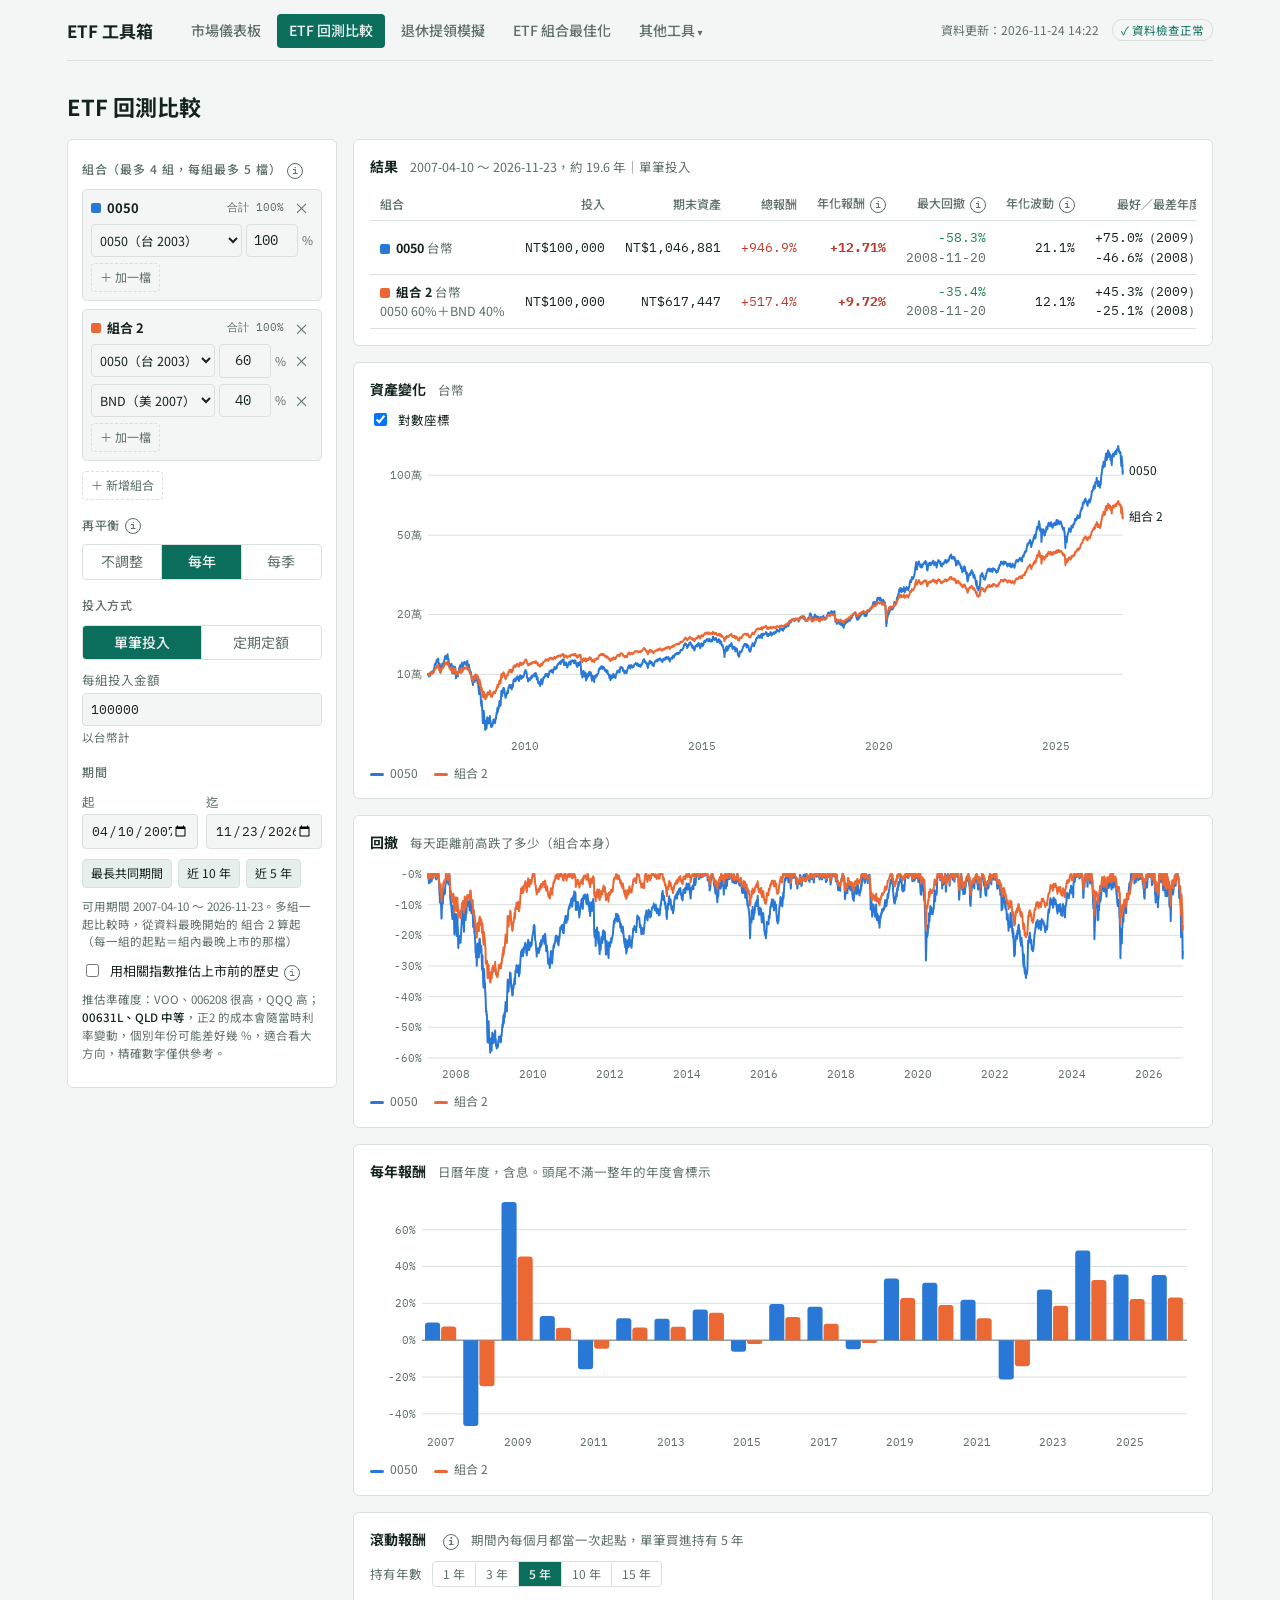
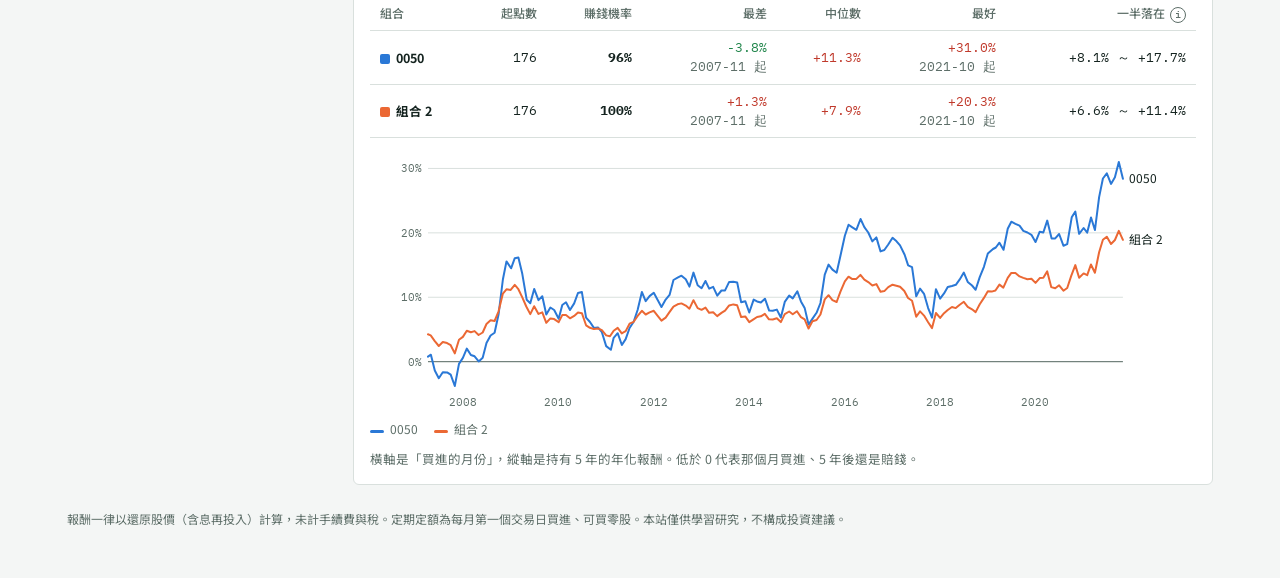
==== backtest.html @ 291ecb4b "比較表：報酬指數與加權指數兩群之間改用橘色分隔線 Co-Authored-By: Claude Opus 5.5 <noreply@anthropic.com> Claude-Session: htt" ====
<!DOCTYPE html>
<html lang="zh-Hant"><head><meta charset="utf-8"><meta name="viewport" content="width=device-width,initial-scale=1">
<title>ETF 回測比較｜ETF 工具箱</title>
<link rel="stylesheet" href="https://fonts.googleapis.com/css2?family=IBM+Plex+Mono:wght@400;500&family=Noto+Sans+TC:wght@400;500;700&display=swap">
<link rel="stylesheet" href="assets/style.css?v=1124b">
</head><body>
<div class="wrap">
<header id="top"></header>
<h1>ETF 回測比較</h1>
<div class="grid">
<form class="rail" id="f" onsubmit="return false">
  <h4>組合（最多 4 組，每組最多 5 檔）${INFO_PF}</h4>
  <div id="pfs"></div>
  <button type="button" id="addPf" class="addbtn">＋ 新增組合</button>
  <h4>再平衡${INFO_RB}</h4>
  <div class="seg" id="reb"><button type="button" data-v="none">不調整</button><button type="button" data-v="year" class="on">每年</button><button type="button" data-v="quarter">每季</button></div>
  <h4>投入方式</h4>
  <div class="seg" id="mode"><button type="button" data-v="lump" class="on">單筆投入</button><button type="button" data-v="dca">定期定額</button></div>
  <label><span id="amtL">投入金額</span><input id="amt" type="number" min="1" step="1000" value="100000"><span class="hint" id="amtH"></span></label>
  <h4>期間</h4>
  <div class="row2"><label>起<input id="start" type="date"></label><label>迄<input id="end" type="date"></label></div>
  <div class="quick"><button type="button" data-q="max">最長共同期間</button><button type="button" data-q="10">近 10 年</button><button type="button" data-q="5">近 5 年</button></div>
  <p class="hint" id="rangeH"></p>
  <div id="ccyBox">
    <h4>美股計價幣別</h4>
    <div class="seg" id="ccy"><button type="button" data-v="USD" class="on">美金</button><button type="button" data-v="TWD">台幣</button></div>
    <p class="hint">只影響「全部是美股」的組合。台美混搭的組合一律用台幣計算。台幣：以每天的美元兌台幣匯率換算，報酬會包含匯率漲跌。</p>
  </div>
  <label class="chk"><input type="checkbox" id="ext"><span>用相關指數推估上市前的歷史<span id="extI"></span></span></label>
  <p class="hint">推估準確度：VOO、006208 很高，QQQ 高；<b>00631L、QLD 中等</b>，正2 的成本會隨當時利率變動，個別年份可能差好幾 %，適合看大方向，精確數字僅供參考。</p>
  <p class="hint" id="extH"></p>
</form>
<main id="out"><div class="card loading">讀取資料中…</div></main>
</div>
<footer>報酬一律以還原股價（含息再投入）計算，未計手續費與稅。定期定額為每月第一個交易日買進、可買零股。本站僅供學習研究，不構成投資建議。</footer>
</div>
<script src="assets/core.js?v=1124b"></script>
<script src="assets/chart.js?v=1124b"></script>
<script src="assets/common.js?v=1124b"></script>
<script>
(function(){
  const {fmt, TICKERS, ETF_LIST} = ET;
  const info = ETUI.info, cls = ETUI.cls;
  const $ = id => document.getElementById(id);

  // ---------- 狀態 ----------
  const PF_COLORS = [1, 2, 3, 7];   // 組合 1～4 固定顏色
  const qs = new URLSearchParams(location.search);
  const st = { mode: "lump", ccy: "USD", ext: false, log: true, rollN: 5, start: null, end: null, reb: "year",
    pfs: [ { parts: [{ k: "0050", w: 100 }] }, { parts: [{ k: "0050", w: 60 }, { k: "BND", w: 40 }] } ] };
  const qt = qs.get("t");
  if (qt && ETF_LIST.includes(qt)) st.pfs = [ { parts: [{ k: qt, w: 100 }] }, { parts: [{ k: TICKERS[qt].ccy === "USD" ? "VOO" : "0050", w: 100 }] } ];
  if (qt === "VOO") st.pfs[1].parts[0].k = "0050";
  // 從最佳化頁帶過來的組合：?pf=0050:60,BND:40|VT:100&reb=year&s=...&e=...&ext=1&mode=lump
  if (qs.get("pf")) {
    const pfs = qs.get("pf").split("|").slice(0,4).map(g=>({ parts: g.split(",").slice(0,5).map(x=>{ const [k,w] = x.split(":"); return { k, w: +w }; }).filter(p=>ETF_LIST.includes(p.k)) })).filter(p=>p.parts.length);
    if (pfs.length) st.pfs = pfs;
    if (["none","year","quarter"].includes(qs.get("reb"))) st.reb = qs.get("reb");
    if (qs.get("s")) st.start = qs.get("s"); if (qs.get("e")) st.end = qs.get("e");
    if (qs.get("ext") === "1") st.ext = true;
    if (qs.get("mode") === "dca") st.mode = "dca";
  }

  $("extI").innerHTML = info("有些 ETF 上市比較晚。勾選後，用追蹤相同指數的標的把歷史往前延伸：006208 用 0050、00631L 用 0050 的 2 倍、QLD 用 QQQ 的 2 倍、VOO 用 S&P 500 含息報酬指數、QQQ 用那斯達克 100 指數。每年的成本（與股息）差異，用兩者都有資料的重疊期間自動校準。推估的部分：圖上以淺灰底帶＋虛線、每年報酬以斜線淡色、表格以「含推估」標籤顯示；標的選單中的灰色年份代表推估可以回推到哪一年。VT、BND、0050 沒有延伸。");
  document.querySelectorAll("h4").forEach(h=>{ h.innerHTML = h.innerHTML
    .replace("${INFO_PF}", info("每一組可以放 1～5 檔 ETF，比例加起來要 100%。想比較單一 ETF，就在一組裡只放一檔、填 100%。"))
    .replace("${INFO_RB}", info("組合放著不管，各 ETF 的比例會隨漲跌跑掉（例如七三分幾年後變八二）。再平衡就是定期賣多買少、調回原本的比例。每年／每季是在每年（季）第一個交易日調整。")); });

  // ---------- 組合輸入 ----------
  const pfLabel = (pf, i) => pf.parts.length === 1 && +pf.parts[0].w === 100 ? pf.parts[0].k : `組合 ${i+1}`;
  const pfDesc = pf => pf.parts.map(p=>`${p.k} ${p.w}%`).join("＋");
  function startYear(k){
    const s = raw[k]; if (!s) return "";
    const y = s.dates[0].slice(0,4), spec = TICKERS[k].ext, base = spec && raw[spec.base];
    const ey = st.ext && base ? base.dates[0].slice(0,4) : null;
    return ey && ey < y ? `${ey}推估·${y}` : y;
  }
  function drawPfs(){
    $("pfs").innerHTML = st.pfs.map((pf, i)=>{
      const tot = pf.parts.reduce((a,p)=>a+(+p.w||0),0);
      return `<div class="pf" data-i="${i}">
        <div class="pfh"><i style="background:var(--s${PF_COLORS[i]})"></i><b>${pfLabel(pf,i)}</b>
          <span class="tot ${Math.abs(tot-100)<0.01?"ok":"bad"}">合計 ${+tot.toFixed(2)}%</span>
          ${st.pfs.length>1?`<button type="button" class="x" data-act="delpf" aria-label="刪除組合">×</button>`:""}</div>
        ${pf.parts.map((p,j)=>`<div class="pr" data-j="${j}">
          <select data-act="k">${ETF_LIST.map(k=>`<option value="${k}" ${k===p.k?"selected":""}>${k}（${TICKERS[k].ccy==="USD"?"美":"台"} ${startYear(k)}）</option>`).join("")}</select>
          <input data-act="w" type="number" min="0" max="100" step="1" value="${p.w}"><span class="pct">%</span>
          ${pf.parts.length>1?`<button type="button" class="x" data-act="delrow" aria-label="移除">×</button>`:""}</div>`).join("")}
        ${pf.parts.length<5?`<button type="button" class="addrow" data-act="addrow">＋ 加一檔</button>`:""}
      </div>`; }).join("");
    $("addPf").hidden = st.pfs.length >= 4;
  }
  $("pfs").addEventListener("change", e=>{
    const pfEl = e.target.closest(".pf"), row = e.target.closest(".pr"); if (!pfEl || !row) return;
    const pf = st.pfs[+pfEl.dataset.i], p = pf.parts[+row.dataset.j];
    if (e.target.dataset.act === "k") p.k = e.target.value;
    if (e.target.dataset.act === "w") p.w = Math.max(0, Math.min(100, +e.target.value || 0));
    drawPfs(); run();
  });
  $("pfs").addEventListener("click", e=>{
    const act = e.target.dataset.act, pfEl = e.target.closest(".pf"); if (!act || !pfEl || e.target.tagName !== "BUTTON") return;
    const i = +pfEl.dataset.i, pf = st.pfs[i];
    if (act === "delpf") st.pfs.splice(i, 1);
    if (act === "delrow") pf.parts.splice(+e.target.closest(".pr").dataset.j, 1);
    if (act === "addrow") { const used = pf.parts.map(p=>p.k); pf.parts.push({ k: ETF_LIST.find(k=>!used.includes(k)) || "BND", w: 0 }); }
    drawPfs(); run();
  });
  $("addPf").addEventListener("click", ()=>{ if (st.pfs.length < 4) { st.pfs.push({ parts: [{ k: "VT", w: 100 }] }); drawPfs(); run(); } });

  // ---------- 資料 ----------
  const raw = {};
  const need = ETF_LIST.concat(["SP500TR","NDX","USDTWD"]);
  Promise.all(need.map(k=>ET.load(k).then(s=>raw[k]=s).catch(()=>null))).then(()=>{
    if (!raw.USDTWD) $("ccy").querySelector('[data-v="TWD"]').disabled = true;
    $("ext").checked = st.ext;
    $("reb").querySelectorAll("button").forEach(b=>b.classList.toggle("on", b.dataset.v===st.reb));
    $("mode").querySelectorAll("button").forEach(b=>b.classList.toggle("on", b.dataset.v===st.mode));
    if (st.mode === "dca") $("amt").value = 10000;
    drawPfs(); run();
  });

  // 單一標的序列（延伸 → 需要時換成台幣）
  const calib = {};
  function series(k, twd){
    let s = raw[k]; if (!s) return null;
    s = { dates: s.dates, adj: s.adj, estN: 0 };
    const spec = TICKERS[k].ext;
    if (st.ext && spec && raw[spec.base]) {
      if (!calib[k]) calib[k] = ET.calibrate(raw[k], raw[spec.base], spec.lev);
      s = ET.extend(raw[k], raw[spec.base], spec.lev, calib[k].drag);
    }
    if (TICKERS[k].ccy === "USD" && twd && raw.USDTWD) s = ET.toTWD(s, raw.USDTWD);
    return s;
  }
  // 組合幣別：全部美股且選美金 → 美金；其他 → 台幣
  const pfCcy = pf => pf.parts.every(p=>TICKERS[p.k].ccy==="USD") && st.ccy === "USD" ? "USD" : "TWD";

  // ---------- 其他控制項 ----------
  function segBind(id, key){
    $(id).addEventListener("click", e=>{ const b = e.target.closest("button"); if(!b||b.disabled) return;
      st[key] = b.dataset.v; $(id).querySelectorAll("button").forEach(x=>x.classList.toggle("on", x===b));
      if (key === "mode") { $("amt").value = st.mode === "lump" ? 100000 : 10000; $("amt").step = st.mode === "lump" ? 10000 : 1000; }
      run(); });
  }
  segBind("mode","mode"); segBind("ccy","ccy"); segBind("reb","reb");
  $("ext").addEventListener("change", e=>{ st.ext = e.target.checked; st.start = null; drawPfs(); run(); });
  $("amt").addEventListener("change", run);
  $("start").addEventListener("change", e=>{ st.start = e.target.value || null; run(); });
  $("end").addEventListener("change", e=>{ st.end = e.target.value || null; run(); });
  document.querySelector(".quick").addEventListener("click", e=>{
    const b = e.target.closest("button"); if(!b) return;
    st.start = b.dataset.q === "max" ? null : ET.addYears(st.end || lastEnd, -+b.dataset.q);
    run();
  });
  let lastEnd = "";

  // ---------- 主計算 ----------
  function run(){
    const out = $("out");
    if (!Object.keys(raw).length) return;
    $("ccyBox").hidden = !st.pfs.some(pf=>pf.parts.every(p=>TICKERS[p.k].ccy==="USD"));
    const bad = st.pfs.map((pf,i)=>({pf,i})).filter(({pf})=>Math.abs(pf.parts.reduce((a,p)=>a+(+p.w||0),0)-100)>0.01 || pf.parts.some(p=>!raw[p.k]));
    const good = st.pfs.map((pf,i)=>({pf,i})).filter(x=>!bad.includes(x));
    if (!good.length) { out.innerHTML = '<div class="card">請讓至少一組的比例加起來等於 100%。</div>'; return; }
    // 每組做出每日淨值
    const P = good.map(({pf,i})=>{
      const ccy = pfCcy(pf), twd = ccy === "TWD";
      const parts = pf.parts.filter(p=>+p.w>0).map(p=>({ k: p.k, s: series(p.k, twd), w: +p.w/100 }));
      return { i, pf, ccy, nav: ET.portfolio(parts, st.reb), name: pfLabel(pf,i), desc: pfDesc(pf), color: PF_COLORS[i], keys: parts.map(p=>p.k) };
    });
    const common0 = P.map(p=>p.nav.dates[0]).sort().pop();
    const common1 = P.map(p=>p.nav.dates[p.nav.dates.length-1]).sort()[0];
    lastEnd = common1;
    let start = st.start && st.start > common0 ? st.start : common0;
    let end = st.end && st.end < common1 ? st.end : common1;
    if (start >= end) { start = common0; end = common1; }
    $("start").value = start; $("end").value = end; $("start").min = common0; $("end").max = common1;
    const limit = P.filter(p=>p.nav.dates[0] === common0).map(p=>p.name).join("、");
    $("rangeH").textContent = `可用期間 ${common0} ～ ${common1}` + (P.length > 1 && P.some(p=>p.nav.dates[0] < common0) ? `。多組一起比較時，從資料最晚開始的 ${limit} 算起` : "") + "（每一組的起點＝組內最晚上市的那檔）";
    const extKs = [...new Set(P.flatMap(p=>p.keys))].filter(k=>st.ext && TICKERS[k].ext && calib[k]);
    $("extH").innerHTML = extKs.map(k=>`${k}：${TICKERS[k].ext.note}，校準年成本 ${fmt.pct(calib[k].drag,2)}，準確度${TICKERS[k].ext.acc==="中等"?"<b>中等</b>":TICKERS[k].ext.acc}`).join("<br>");

    const amt = Math.max(1, +$("amt").value || 0);
    const ccys = [...new Set(P.map(p=>p.ccy))];
    $("amtL").textContent = st.mode === "lump" ? "每組投入金額" : "每組每月投入金額";
    $("amtH").textContent = ccys.length > 1 ? "台幣計價的組合以台幣、美金計價的組合以美金計（同一個數字）。比較時請看報酬率。" : (ccys[0] === "USD" ? "以美金計" : "以台幣計");

    const R = P.map(p=>{
      const s = ET.slice(p.nav, start, end);
      const res = st.mode === "lump" ? ET.lumpSum(s, amt) : ET.dca(s, amt);
      return { k: p.name, desc: p.desc, s, res, ccy: p.ccy, color: p.color, ann: ET.annualReturns(s), dd: ET.drawdownSeries(s.adj) };
    });
    render(R, start, end, ccys, bad);
  }

  // ---------- 畫面 ----------
  function render(R, start, end, ccys, bad){
    const lump = st.mode === "lump";
    const yrs = ET.years(start, end);
    const anyEst = R.some(r=>r.s.estN>0);
    const estTxt = r => r.s.estN > 0 ? `<span class="esttag">含推估</span><br><span class="est">${r.s.dates[0]}～${r.s.dates[r.s.estN-1]} 為推估</span>` : "";
    const ddRange = r => { const m = r.res.mdd; return `${r.s.dates[m.from]} → ${r.s.dates[m.to]}`; };
    const bestWorst = r => { const full = r.ann.filter(a=>!a.partial); if (!full.length) return ["—","—"];
      const b = full.reduce((a,c)=>c.ret>a.ret?c:a), w = full.reduce((a,c)=>c.ret<a.ret?c:a);
      return [`${fmt.spct(b.ret)}（${b.year}）`, `${fmt.spct(w.ret)}（${w.year}）`]; };

    let html = `<section class="card"><h3>結果<span class="sub">${start} ～ ${end}，約 ${yrs.toFixed(1)} 年｜${lump?"單筆投入":"定期定額，每月第一個交易日買進"}</span></h3>
      <div class="tw"><table><thead><tr><th>組合</th>
      ${lump ? `<th>投入</th><th>期末資產</th><th>總報酬</th><th>年化報酬${info("把總報酬換算成「平均每年」的複利報酬率。")}</th>`
             : `<th>總投入</th><th>期末資產</th><th>總報酬</th><th>年化報酬${info("定期定額每筆錢投入的時間不同，這裡用內部報酬率（IRR）換算成平均每年的報酬，可以跟單筆的年化報酬互相比較。")}</th><th>最大帳面虧損${info("期間內，資產市值比累計投入的本金少最多的時候，少了幾 %。")}</th>`}
      <th>最大回撤${info("標的價格從前高跌到最低點，最多跌了幾 %。代表最壞時候要承受的帳面跌幅。")}</th>
      <th>年化波動${info("每日漲跌幅的標準差換算成一年。數字越大，代表上上下下越劇烈。股票型大約 15%～25%，正2 大約 35%～50%。")}</th>
      <th>最好／最差年度</th></tr></thead><tbody>`;
    for (const r of R) {
      const x = r.res, [bw, ww] = bestWorst(r);
      html += `<tr><td><span class="sw" style="background:var(--s${r.color})"></span><b>${r.k}</b> <span class="sub">${r.ccy==="USD"?"美金":"台幣"}</span>${estTxt(r)}${r.desc.includes("＋")?`<br><span class="sub">${r.desc}</span>`:""}</td>
        <td>${fmt.money(x.invested, r.ccy)}</td><td>${fmt.money(x.final, r.ccy)}</td>
        <td class="${cls(x.totalRet)}">${fmt.spct(x.totalRet)}</td>
        <td class="${cls(lump?x.cagr:x.irr)}"><b>${fmt.spct(lump?x.cagr:x.irr,2)}</b></td>
        ${lump ? "" : `<td class="${x.worstLoss<0?"neg":""}">${fmt.pct(x.worstLoss)}<br><span class="sub">${x.worstAt}</span></td>`}
        <td class="neg" title="${ddRange(r)}">${fmt.pct(x.mdd.mdd)}<br><span class="sub">${r.s.dates[x.mdd.to]}</span></td>
        <td>${fmt.pct(x.vol)}</td><td>${bw}<br>${ww}</td></tr>`;
    }
    html += `</tbody></table></div>${ccys.length>1?'<p class="note">有的組合以台幣、有的以美金計，期末金額不能直接相比，請看報酬率。要用同一種幣別比較，可把「美股計價幣別」切成台幣。</p>':""}</section>`;

    html += `<section class="card"><h3>${ccys.length>1 ? "成長倍數" : "資產變化"}<span class="sub">${ccys.length>1 ? "每投入 1 元變成幾元（幣別不同，所以用倍數比較）" : (ccys[0]==="USD"?"美金":"台幣")}</span></h3>
      <div class="tools" style="margin-bottom:6px"><label class="chk" style="font-size:12.5px"><input type="checkbox" id="logc" ${st.log?"checked":""}> 對數座標</label></div>
      <div id="ch-value"></div></section>
      <section class="card"><h3>回撤<span class="sub">每天距離前高跌了多少（組合本身）</span></h3><div id="ch-dd"></div></section>
      <section class="card"><h3>每年報酬<span class="sub">日曆年度，含息。頭尾不滿一整年的年度會標示</span></h3><div id="ch-ann"></div></section>
      <section class="card" id="rollCard"></section>`;
    $("out").innerHTML = html;

    // 資產 / 倍數
    const multi = ccys.length > 1;
    ETChart.line($("ch-value"), {
      series: R.map(r=>({ name: r.k, color: r.color, dates: r.s.dates, estN: r.s.estN,
        values: Array.from(multi ? r.res.value.map((v,i)=> lump ? v/r.res.invested : v/r.res.investedSeries[i]) : r.res.value) })),
      log: st.log, height: 320,
      yFmt: multi ? v=>v.toFixed(v<10?1:0)+"x" : v=>shortMoney(v, ccys[0]),
      tipFmt: multi ? v=>v.toFixed(2)+" 倍" : v=>fmt.money(v, ccys[0]),
    });
    $("logc").addEventListener("change", e=>{ st.log = e.target.checked; render(R, start, end, ccys); });
    // 回撤
    ETChart.line($("ch-dd"), {
      series: R.map(r=>({ name: r.k, color: r.color, dates: r.s.dates, estN: r.s.estN, values: Array.from(r.dd) })),
      area: R.length === 1, zero: true, height: 220, yFmt: v=>fmt.pct(v,0), tipFmt: v=>fmt.pct(v,1), noLabels: true,
    });
    // 每年報酬
    const yearsSet = [...new Set(R.flatMap(r=>r.ann.map(a=>a.year)))].sort();
    ETChart.bars($("ch-ann"), {
      cats: yearsSet, height: 260, yFmt: v=>fmt.pct(v,0),
      series: R.map(r=>{ const m = {}; r.ann.forEach(a=>m[a.year]=a); return {
        name: r.k, color: r.color, values: yearsSet.map(y=>m[y]?m[y].ret:null),
        est: yearsSet.map(y=>m[y]&&m[y].est), partial: yearsSet.map(y=>m[y]&&m[y].partial) }; }),
    });
    renderRolling(R, yrs);
  }

  function renderRolling(R, yrs){
    const box = $("rollCard");
    const opts = [1,3,5,10,15].filter(n=>n < yrs);
    if (!opts.length) { box.innerHTML = '<h3>滾動報酬</h3><p class="note">期間太短，至少要超過 1 年。</p>'; return; }
    if (!opts.includes(st.rollN)) st.rollN = opts.includes(5) ? 5 : opts[opts.length-1];
    const N = st.rollN;
    const RR = R.map(r=>({ r, ro: ET.rolling(r.s, N) }));
    let h = `<h3>滾動報酬${info("假設你在期間內「任何一個月」開始單筆買進，持有 N 年後賣出，年化報酬會是多少。把所有起點的結果攤開來看，可以知道：持有 N 年賠錢的機率有多高、最差和最好的情況。")}<span class="sub">期間內每個月都當一次起點，單筆買進持有 ${N} 年</span></h3>
      <div class="tools" style="margin-bottom:10px">持有年數 <div class="seg" id="rollSeg">${opts.map(n=>`<button type="button" data-v="${n}" class="${n===N?"on":""}">${n} 年</button>`).join("")}</div></div>
      <div class="tw"><table><thead><tr><th>組合</th><th>起點數</th><th>賺錢機率</th><th>最差</th><th>中位數</th><th>最好</th><th>一半落在${info("把所有起點的年化報酬由低到高排，中間 50%（第 25～75 百分位）的範圍。")}</th></tr></thead><tbody>`;
    for (const {r, ro} of RR) {
      if (!ro.n) { h += `<tr><td>${r.k}</td><td colspan="6" class="sub">期間不足 ${N} 年</td></tr>`; continue; }
      const ne = ro.pts.filter(p=>p.est).length;
      h += `<tr><td><span class="sw" style="background:var(--s${r.color})"></span><b>${r.k}</b>${ne?`<span class="esttag">含推估</span><br><span class="est">${ne} 個起點落在推估期間</span>`:""}</td><td>${ro.n}</td>
        <td><b>${fmt.pct(ro.posRate,0)}</b></td>
        <td class="${cls(ro.min.ret)}">${fmt.spct(ro.min.ret)}<br><span class="sub">${ro.min.date.slice(0,7)} 起</span></td>
        <td class="${cls(ro.median)}">${fmt.spct(ro.median)}</td>
        <td class="${cls(ro.max.ret)}">${fmt.spct(ro.max.ret)}<br><span class="sub">${ro.max.date.slice(0,7)} 起</span></td>
        <td>${fmt.spct(ro.p25)} ～ ${fmt.spct(ro.p75)}</td></tr>`;
    }
    h += `</tbody></table></div><div id="ch-roll" style="margin-top:14px"></div><p class="note">橫軸是「買進的月份」，縱軸是持有 ${N} 年的年化報酬。低於 0 代表那個月買進、${N} 年後還是賠錢。</p>`;
    box.innerHTML = h;
    ETChart.line($("ch-roll"), {
      series: RR.filter(x=>x.ro.n).map(({r,ro})=>({ name: r.k, color: r.color, dates: ro.pts.map(p=>p.date),
        values: ro.pts.map(p=>p.ret), estN: ro.pts.filter(p=>p.est).length })),
      zero: true, height: 260, yFmt: v=>fmt.pct(v,0),
      tipFmt: (v,s,i)=>fmt.spct(v,1), noLabels: false,
    });
    $("rollSeg").addEventListener("click", e=>{ const b = e.target.closest("button"); if(!b) return; st.rollN = +b.dataset.v; renderRolling(R, yrs); });
  }

  function shortMoney(v, ccy){
    const p = ccy === "USD" ? "$" : "";
    if (ccy !== "USD") { if (v >= 1e8) return (v/1e8).toFixed(v>=1e9?0:1)+"億"; if (v >= 1e4) return (v/1e4).toFixed(v>=1e5?0:1)+"萬"; return Math.round(v)+""; }
    if (v >= 1e6) return p+(v/1e6).toFixed(v>=1e7?0:1)+"M"; if (v >= 1e3) return p+(v/1e3).toFixed(v>=1e4?0:1)+"K"; return p+Math.round(v);
  }
})();
</script>
</body></html>
---- assets/style.css ----
/* 共用樣式：淺色／深色自動切換，沿用正二再平衡工具的配色 */
:root{
  --bg:#f4f6f5;--panel:#ffffff;--ink:#14231f;--mute:#5d6e68;--line:#d9e0dd;--soft:#e7efec;
  --accent:#0b6e5c;--up:#c0392b;--down:#1e8449;--est:#8a9a94;color-scheme:light;
  --s1:#2a78d6;--s2:#eb6834;--s3:#1baf7a;--s4:#eda100;--s5:#e87ba4;--s6:#008300;--s7:#6250d6;--s8:#e34948;
  --font:"Noto Sans TC",system-ui,-apple-system,"Segoe UI",sans-serif;--mono:"IBM Plex Mono",ui-monospace,Menlo,monospace;
}
@media (prefers-color-scheme:dark){:root:where(:not([data-theme="light"])){
  --bg:#0f1715;--panel:#17221f;--ink:#e4ece9;--mute:#93a59f;--line:#2a3a35;--soft:#1f2f2a;
  --accent:#3fc4a5;--up:#ef6b5b;--down:#4fc37a;--est:#7f918b;color-scheme:dark;
  --s1:#3987e5;--s2:#d95926;--s3:#199e70;--s4:#c98500;--s5:#d55181;--s6:#0ca30c;--s7:#9085e9;--s8:#e66767}}
:root[data-theme="dark"]{
  --bg:#0f1715;--panel:#17221f;--ink:#e4ece9;--mute:#93a59f;--line:#2a3a35;--soft:#1f2f2a;
  --accent:#3fc4a5;--up:#ef6b5b;--down:#4fc37a;--est:#7f918b;color-scheme:dark;
  --s1:#3987e5;--s2:#d95926;--s3:#199e70;--s4:#c98500;--s5:#d55181;--s6:#0ca30c;--s7:#9085e9;--s8:#e66767}
*{box-sizing:border-box}
[hidden]{display:none!important}
body{margin:0;background:var(--bg);color:var(--ink);font-family:var(--font);font-size:14px;line-height:1.55;
  padding-inline:max(clamp(16px,5.2vw,80px),env(safe-area-inset-left,0px)) max(clamp(16px,5.2vw,80px),env(safe-area-inset-right,0px));padding-block:0 48px}
.wrap{max-width:1500px;margin:0 auto;display:grid;gap:16px}
a{color:var(--accent)}
/* 頂部導覽 */
.top{display:flex;flex-wrap:wrap;align-items:center;gap:8px 20px;padding:14px 0 12px;border-bottom:1px solid var(--line);margin-bottom:4px}
.brand{font-weight:700;font-size:17px;color:var(--ink);text-decoration:none;margin-right:6px}
.nav{display:flex;flex-wrap:wrap;gap:4px}
.nav a{padding:6px 12px;border-radius:4px;color:var(--mute);text-decoration:none;font-weight:500}
.nav a:hover{background:var(--soft);color:var(--ink)}
.nav a.on{background:var(--accent);color:var(--bg)}
.nav a.soon{opacity:.55;pointer-events:none}
.nav a.soon::after{content:"（即將推出）";font-size:11px}
.updated{margin-left:auto;font-size:12px;color:var(--mute)}
h1{font-size:22px;margin:8px 0 0;font-weight:700}
h2{font-size:16px;margin:0 0 10px}
.sub{color:var(--mute);font-size:12.5px}
.card{background:var(--panel);border:1px solid var(--line);border-radius:6px;padding:16px;min-width:0}
.card h3{margin:0 0 10px;font-size:14px;display:flex;flex-wrap:wrap;gap:4px 12px;align-items:baseline}
.card h3 .sub{font-weight:400}
.note{font-size:12.5px;color:var(--mute);margin:10px 0 0}
.err{border-color:var(--up);color:var(--up)}
/* 表單 */
.grid{display:grid;grid-template-columns:270px minmax(0,1fr);gap:16px;align-items:start}
@media(max-width:900px){.grid{grid-template-columns:minmax(0,1fr)}}
.rail{background:var(--panel);border:1px solid var(--line);border-radius:6px;padding:14px;position:sticky;top:12px;display:grid;gap:10px}
@media(max-width:900px){.rail{position:static}}
.rail h4{font-size:12px;letter-spacing:.08em;color:var(--mute);margin:6px 0 0;font-weight:500}
label{display:grid;gap:3px;font-size:12.5px;color:var(--mute)}
input,select{font:inherit;font-family:var(--mono);color:var(--ink);background:var(--bg);border:1px solid var(--line);border-radius:4px;padding:6px 8px;width:100%;min-width:0}
input:focus-visible,select:focus-visible,button:focus-visible{outline:2px solid var(--accent);outline-offset:1px}
.row2{display:grid;grid-template-columns:1fr 1fr;gap:8px}
button{font:inherit;cursor:pointer;border-radius:4px;border:1px solid var(--line);background:var(--soft);color:var(--ink);padding:6px 10px}
button.primary{background:var(--accent);border-color:var(--accent);color:var(--bg);font-weight:700}
.seg{display:flex;border:1px solid var(--line);border-radius:4px;overflow:hidden}
.seg button{flex:1;white-space:nowrap;border:0;border-radius:0;background:transparent;color:var(--mute);padding:6px 8px}
.seg button+button{border-left:1px solid var(--line)}
.seg button.on{background:var(--accent);color:var(--bg);font-weight:500}
.picks{display:grid;grid-template-columns:minmax(0,1fr);gap:2px}
.pick{display:flex;align-items:center;gap:6px;font-size:13px;color:var(--ink);cursor:pointer;padding:3px 4px;border-radius:4px}
.pick:hover{background:var(--soft)}
.pick input{width:auto;margin:0}
.pick i{width:10px;height:10px;border-radius:2px;display:inline-block;flex:none}
.pick small{color:var(--mute);font-size:11px;white-space:nowrap;margin-left:auto}
.pick small .est{text-decoration:underline dotted}
label.chk{display:flex;gap:8px;align-items:flex-start;font-size:13px;color:var(--ink);cursor:pointer}
label.chk input{width:auto;margin-top:3px}
.quick{display:flex;flex-wrap:wrap;gap:6px}
.quick button{font-size:12px;padding:4px 8px}
.hint{font-size:11.5px;color:var(--mute);margin:0}
button.info{display:inline-grid;place-items:center;width:16px;height:16px;padding:0;margin-left:5px;border-radius:50%;font-size:10px;font-family:var(--mono);line-height:1;color:var(--mute);background:transparent;border:1px solid var(--mute);vertical-align:middle}
button.info:hover{color:var(--accent);border-color:var(--accent)}
#tip{position:fixed;z-index:60;max-width:320px;background:var(--panel);color:var(--ink);border:1px solid var(--accent);border-radius:5px;padding:9px 11px;font-size:12.5px;line-height:1.55;box-shadow:0 4px 18px rgba(0,0,0,.25)}
main{display:grid;grid-template-columns:minmax(0,1fr);gap:16px;min-width:0}
/* 數字 */
.kpis{display:grid;grid-template-columns:repeat(auto-fit,minmax(130px,1fr));gap:12px}
.kpi small{display:block;color:var(--mute);font-size:11.5px}
.kpi b{font-family:var(--mono);font-size:20px;font-weight:500}
.pos{color:var(--up)}.neg{color:var(--down)}
/* 表格 */
.tw{overflow-x:auto}
table{border-collapse:collapse;width:100%;font-variant-numeric:tabular-nums}
th,td{padding:7px 10px;text-align:right;white-space:nowrap;border-bottom:1px solid var(--line);font-family:var(--mono);font-size:12.5px}
th{font-family:var(--font);color:var(--mute);font-weight:500;font-size:12px}
th:first-child,td:first-child{text-align:left;font-family:var(--font)}
td .sw{display:inline-block;width:10px;height:10px;border-radius:2px;margin-right:6px;vertical-align:-1px}
td.est,span.est{color:var(--est)}
/* 圖表 */
.tools{display:flex;gap:10px;flex-wrap:wrap;align-items:center;font-size:12.5px;color:var(--mute)}
.tools .seg{display:inline-flex}
.tools .seg button{padding:3px 10px;font-size:12px}
.cw{position:relative;min-width:0}
.cw svg{display:block;width:100%;touch-action:pan-y;user-select:none}
.cw svg text{fill:var(--mute);font-family:var(--mono);font-size:11px}
.cw svg text.dl{fill:var(--ink);font-family:var(--font);font-size:12px}
.cw .grid{stroke:var(--line);stroke-width:1}
.cw .base{stroke:var(--mute);stroke-width:1}
.cw .ln{fill:none;stroke-width:2;stroke-linejoin:round;stroke-linecap:round}
.cw .ln.est{stroke-dasharray:4 4;opacity:.75}
.cw .hair{stroke:var(--mute);stroke-width:1;stroke-dasharray:3 3}
.cw .dot{stroke:var(--panel);stroke-width:2}
.cw rect.hov{fill:var(--ink);fill-opacity:.05}
.legend{display:flex;flex-wrap:wrap;gap:4px 16px;font-size:12px;color:var(--mute);margin-top:8px}
.legend i{display:inline-block;width:14px;height:3px;border-radius:2px;vertical-align:middle;margin-right:6px}
.legend .estk{font-style:normal;color:var(--est)}
.ct{position:absolute;pointer-events:none;z-index:5;background:var(--panel);border:1px solid var(--line);border-radius:5px;padding:7px 10px;font-size:12px;line-height:1.6;box-shadow:0 4px 16px rgba(0,0,0,.2);white-space:nowrap;font-family:var(--mono);color:var(--ink)}
.ct i{display:inline-block;width:8px;height:8px;border-radius:2px;margin-right:6px}
.ct .hd{font-weight:500;margin-bottom:2px}
.ct .tag{color:var(--est);font-family:var(--font)}
.spark{display:block;width:100%;height:40px}
.spark .ln{fill:none;stroke-width:1.5}
/* 首頁卡片 */
.tiles{display:grid;grid-template-columns:repeat(auto-fill,minmax(220px,1fr));gap:12px}
.tile{background:var(--panel);border:1px solid var(--line);border-radius:6px;padding:12px 14px;display:grid;gap:6px;min-width:0;text-decoration:none;color:inherit}
.tile .hd{display:flex;justify-content:space-between;align-items:baseline;gap:8px}
.tile .tk{font-weight:700;font-size:15px}
.tile .nm{color:var(--mute);font-size:11.5px;white-space:nowrap;overflow:hidden;text-overflow:ellipsis}
.tile .px{font-family:var(--mono);font-size:20px}
.tile .chg{font-family:var(--mono);font-size:13px}
.tile .mini{display:grid;grid-template-columns:repeat(3,1fr);gap:4px;font-size:11px;color:var(--mute)}
.tile .mini b{display:block;font-family:var(--mono);font-size:12.5px;font-weight:500;color:var(--ink)}
.tile .mini b.pos{color:var(--up)}.tile .mini b.neg{color:var(--down)}
.two{display:grid;grid-template-columns:repeat(auto-fit,minmax(420px,1fr));gap:16px}
@media(max-width:520px){.two{grid-template-columns:minmax(0,1fr)}}
.section-t{font-size:13px;color:var(--mute);margin:8px 0 -4px;font-weight:500;letter-spacing:.04em}
.loading{color:var(--mute);padding:30px;text-align:center}
footer{color:var(--mute);font-size:12px;margin-top:8px;line-height:1.7}

/* 資料檢查 */
.chk-badge{margin-left:10px;padding:2px 8px;border-radius:10px;font-size:11.5px;text-decoration:none;border:1px solid var(--line)}
.chk-badge.good{color:var(--accent)}
.chk-badge.bad{color:var(--bg);background:var(--up);border-color:var(--up);font-weight:500}
details{margin-top:10px}
details summary{cursor:pointer;color:var(--mute);font-size:13px}
details table{margin-top:6px}
td.wrap{white-space:normal;text-align:left;font-family:var(--font);min-width:240px}
.lt th,.lt td{text-align:left}

/* 推估資料標示 */
.cw rect.estband{fill:var(--est);fill-opacity:.09}
.cw line.estedge{stroke:var(--est);stroke-width:1;stroke-dasharray:2 3}
.cw svg text.estlbl{fill:var(--est);font-family:var(--font);font-size:11.5px}
.cw .hatchln{stroke:var(--panel);stroke-width:1.6}
.legend i.hatchk{width:14px;height:10px;background:repeating-linear-gradient(45deg,var(--est) 0 2px,transparent 2px 5px);opacity:.8}
.esttag{display:inline-block;margin-left:6px;padding:0 6px;border:1px solid var(--est);border-radius:9px;color:var(--est);font-size:11px;font-family:var(--font);line-height:16px;vertical-align:1px}
.hint b{color:var(--ink);font-weight:500}
/* 組合輸入 */
.pf{border:1px solid var(--line);border-radius:5px;padding:8px;display:grid;gap:6px;background:var(--bg)}
.pfh{display:flex;align-items:center;gap:6px;font-size:13px}
.pfh i{width:10px;height:10px;border-radius:2px;flex:none}
.pfh .tot{margin-left:auto;font-size:11px;font-family:var(--mono)}
.pfh .tot.ok{color:var(--mute)}.pfh .tot.bad{color:var(--up);font-weight:500}
.pr{display:flex;align-items:center;gap:4px}
.pr select{flex:1;min-width:0;font-family:var(--font);font-size:12.5px;padding:5px 4px}
.pr input{width:52px;flex:none;padding:5px 4px;text-align:right}
.pr .pct{font-size:12px;color:var(--mute)}
button.x{border:0;background:transparent;color:var(--mute);padding:0 4px;font-size:15px;line-height:1}
button.x:hover{color:var(--up)}
button.addrow,button.addbtn{font-size:12px;padding:4px 8px;justify-self:start;background:transparent;border-style:dashed;color:var(--mute)}
button.addrow:hover,button.addbtn:hover{color:var(--accent);border-color:var(--accent)}
#pfs{display:grid;gap:8px}
/* 最佳化 */
.callout{border:1px solid var(--accent);border-left-width:5px;background:var(--soft);border-radius:5px;padding:12px 14px;margin:0 0 10px;font-size:13.5px;line-height:1.7}
.callout b{color:var(--accent)}
.tiers{display:grid;grid-template-columns:repeat(auto-fit,minmax(260px,1fr));gap:14px}
.tier{background:var(--panel);border:1px solid var(--line);border-radius:6px;padding:14px 16px;min-width:0;display:grid;gap:10px;align-content:start}
.tier h4{margin:0;font-size:16px;display:flex;flex-wrap:wrap;gap:4px 8px;align-items:center}
.tier h4 small{flex-basis:100%;font-size:12px;font-weight:400;color:var(--mute)}
.tier h4 .sw{width:12px;height:12px;border-radius:2px;display:inline-block}
.wbars{display:grid;gap:5px}
.wb{display:grid;grid-template-columns:56px 1fr 40px;gap:8px;align-items:center;font-size:12.5px}
.wb div{height:10px;background:var(--soft);border-radius:3px;overflow:hidden}
.wb div i{display:block;height:100%;border-radius:3px}
.wb b{font-family:var(--mono);font-weight:500;text-align:right}
.tp{display:grid;grid-template-columns:1fr 1fr;gap:8px 12px}
.tp small{display:block;color:var(--mute);font-size:11.5px}
.tp b{font-family:var(--mono);font-size:19px;font-weight:500}
.peak{margin:0;font-size:11.5px;color:var(--mute);border-top:1px dashed var(--line);padding-top:8px}
.bar{height:6px;background:var(--soft);border-radius:3px;overflow:hidden;margin-top:8px}
.bar i{display:block;height:100%;width:0;background:var(--accent);transition:width .2s}
button.primary:disabled{opacity:.5;cursor:not-allowed}
.kpi .sub{display:block;margin-top:2px}
.optchk{border-top:1px solid var(--line);padding-top:10px;margin-top:4px}
button.apply{font-size:12.5px;justify-self:start}

/* 導覽列下拉選單 */
.nav{align-items:center}
.dd{position:relative}
.dd .ddt{background:transparent;border:0;padding:6px 12px;border-radius:4px;color:var(--mute);font-weight:500;font:inherit;font-weight:500;cursor:pointer}
.dd .ddt .car{font-size:10px}
.dd:hover .ddt,.dd.open .ddt{background:var(--soft);color:var(--ink)}
.dd.on .ddt{background:var(--accent);color:var(--bg)}
.dd .ddm{display:none;position:absolute;top:100%;left:0;z-index:80;min-width:260px;padding:6px;margin-top:2px;background:var(--panel);border:1px solid var(--line);border-radius:6px;box-shadow:0 8px 24px rgba(0,0,0,.25)}
.dd::after{content:"";position:absolute;left:0;right:0;top:100%;height:6px}
.dd:hover .ddm,.dd.open .ddm{display:grid;gap:2px}
.dd .ddm a{display:grid;gap:2px;padding:8px 10px;border-radius:4px;color:var(--ink);text-decoration:none}
.dd .ddm a:hover{background:var(--soft)}
.dd .ddm a.on{background:var(--soft);box-shadow:inset 3px 0 0 var(--accent)}
.dd .ddm a small{color:var(--mute);font-size:11.5px;font-weight:400;line-height:1.4}

/* Kalman 趨勢回測 */
th.l,td.l{text-align:left}
tr.grp td{border-top:2px solid var(--line)}
tr.hl td{background:var(--soft)}
.selS{width:auto;font-family:var(--font);padding:4px 8px}
.mk{stroke:var(--panel);stroke-width:1.5;stroke-linejoin:round}.mk.buy{fill:var(--up)}.mk.sell{fill:var(--down)}
tr.sigsep td{border-top:2px solid var(--s2)}
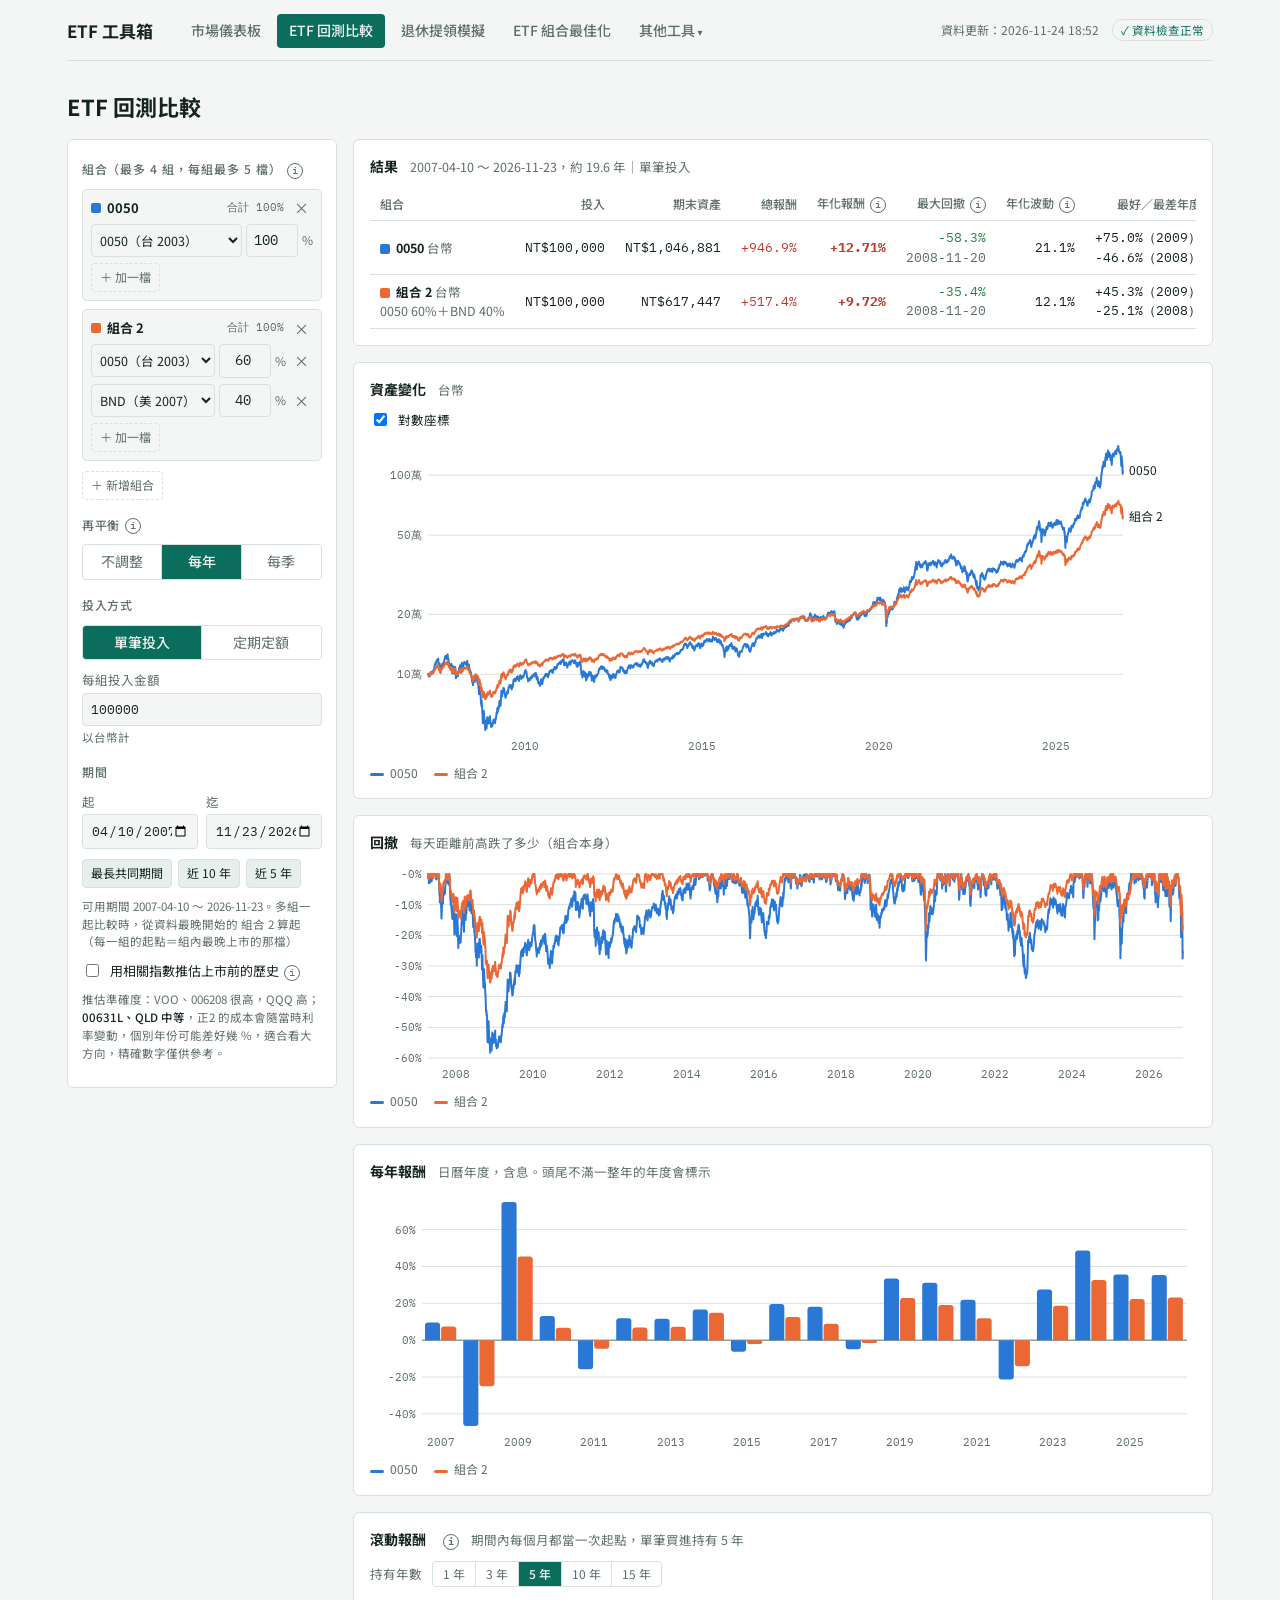
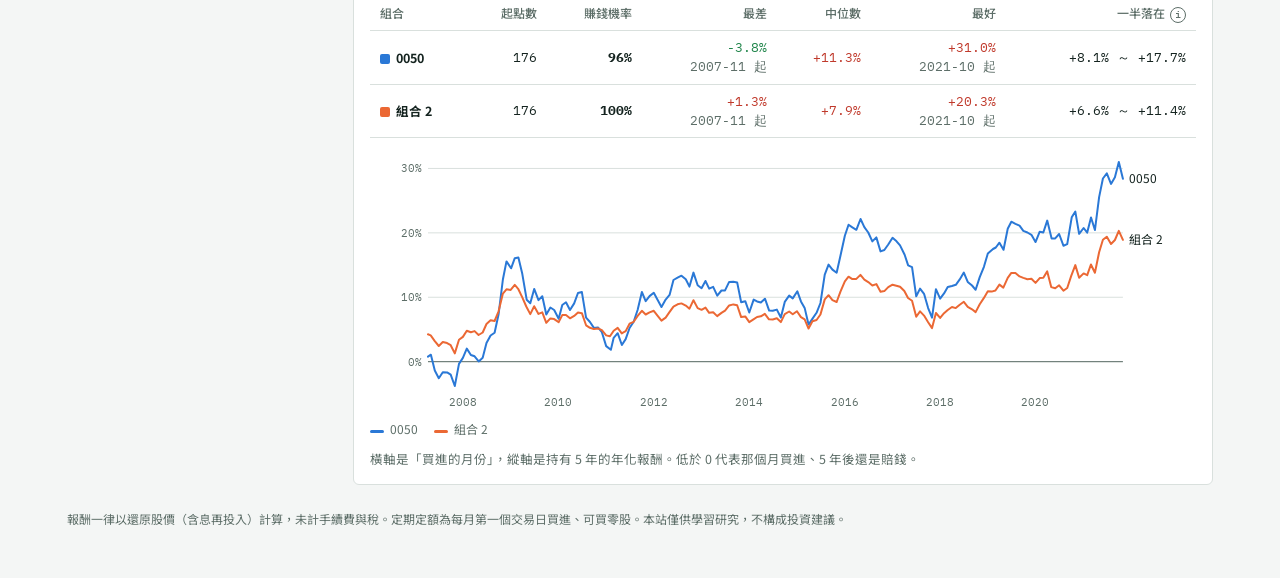
==== commit 8a86cacd: "比較表分隔線改為淺灰色，不跟紅色數字搶眼 Co-Authored-By: Claude Opus 5.5 <noreply@anthropic.com> Claude-Session: https:/" ====
--- a/backtest.html
+++ b/backtest.html
@@ -2,7 +2,7 @@
 <html lang="zh-Hant"><head><meta charset="utf-8"><meta name="viewport" content="width=device-width,initial-scale=1">
 <title>ETF 回測比較｜ETF 工具箱</title>
 <link rel="stylesheet" href="https://fonts.googleapis.com/css2?family=IBM+Plex+Mono:wght@400;500&family=Noto+Sans+TC:wght@400;500;700&display=swap">
-<link rel="stylesheet" href="assets/style.css?v=1124b">
+<link rel="stylesheet" href="assets/style.css?v=1124d">
 </head><body>
 <div class="wrap">
 <header id="top"></header>
@@ -34,9 +34,9 @@
 </div>
 <footer>報酬一律以還原股價（含息再投入）計算，未計手續費與稅。定期定額為每月第一個交易日買進、可買零股。本站僅供學習研究，不構成投資建議。</footer>
 </div>
-<script src="assets/core.js?v=1124b"></script>
-<script src="assets/chart.js?v=1124b"></script>
-<script src="assets/common.js?v=1124b"></script>
+<script src="assets/core.js?v=1124d"></script>
+<script src="assets/chart.js?v=1124d"></script>
+<script src="assets/common.js?v=1124d"></script>
 <script>
 (function(){
   const {fmt, TICKERS, ETF_LIST} = ET;
--- a/assets/style.css
+++ b/assets/style.css
@@ -201,4 +201,5 @@
 tr.hl td{background:var(--soft)}
 .selS{width:auto;font-family:var(--font);padding:4px 8px}
 .mk{stroke:var(--panel);stroke-width:1.5;stroke-linejoin:round}.mk.buy{fill:var(--up)}.mk.sell{fill:var(--down)}
-tr.sigsep td{border-top:2px solid var(--s2)}
+tr.sigsep td{border-top:2px solid var(--mute)}
+#viewSeg{flex-wrap:wrap}
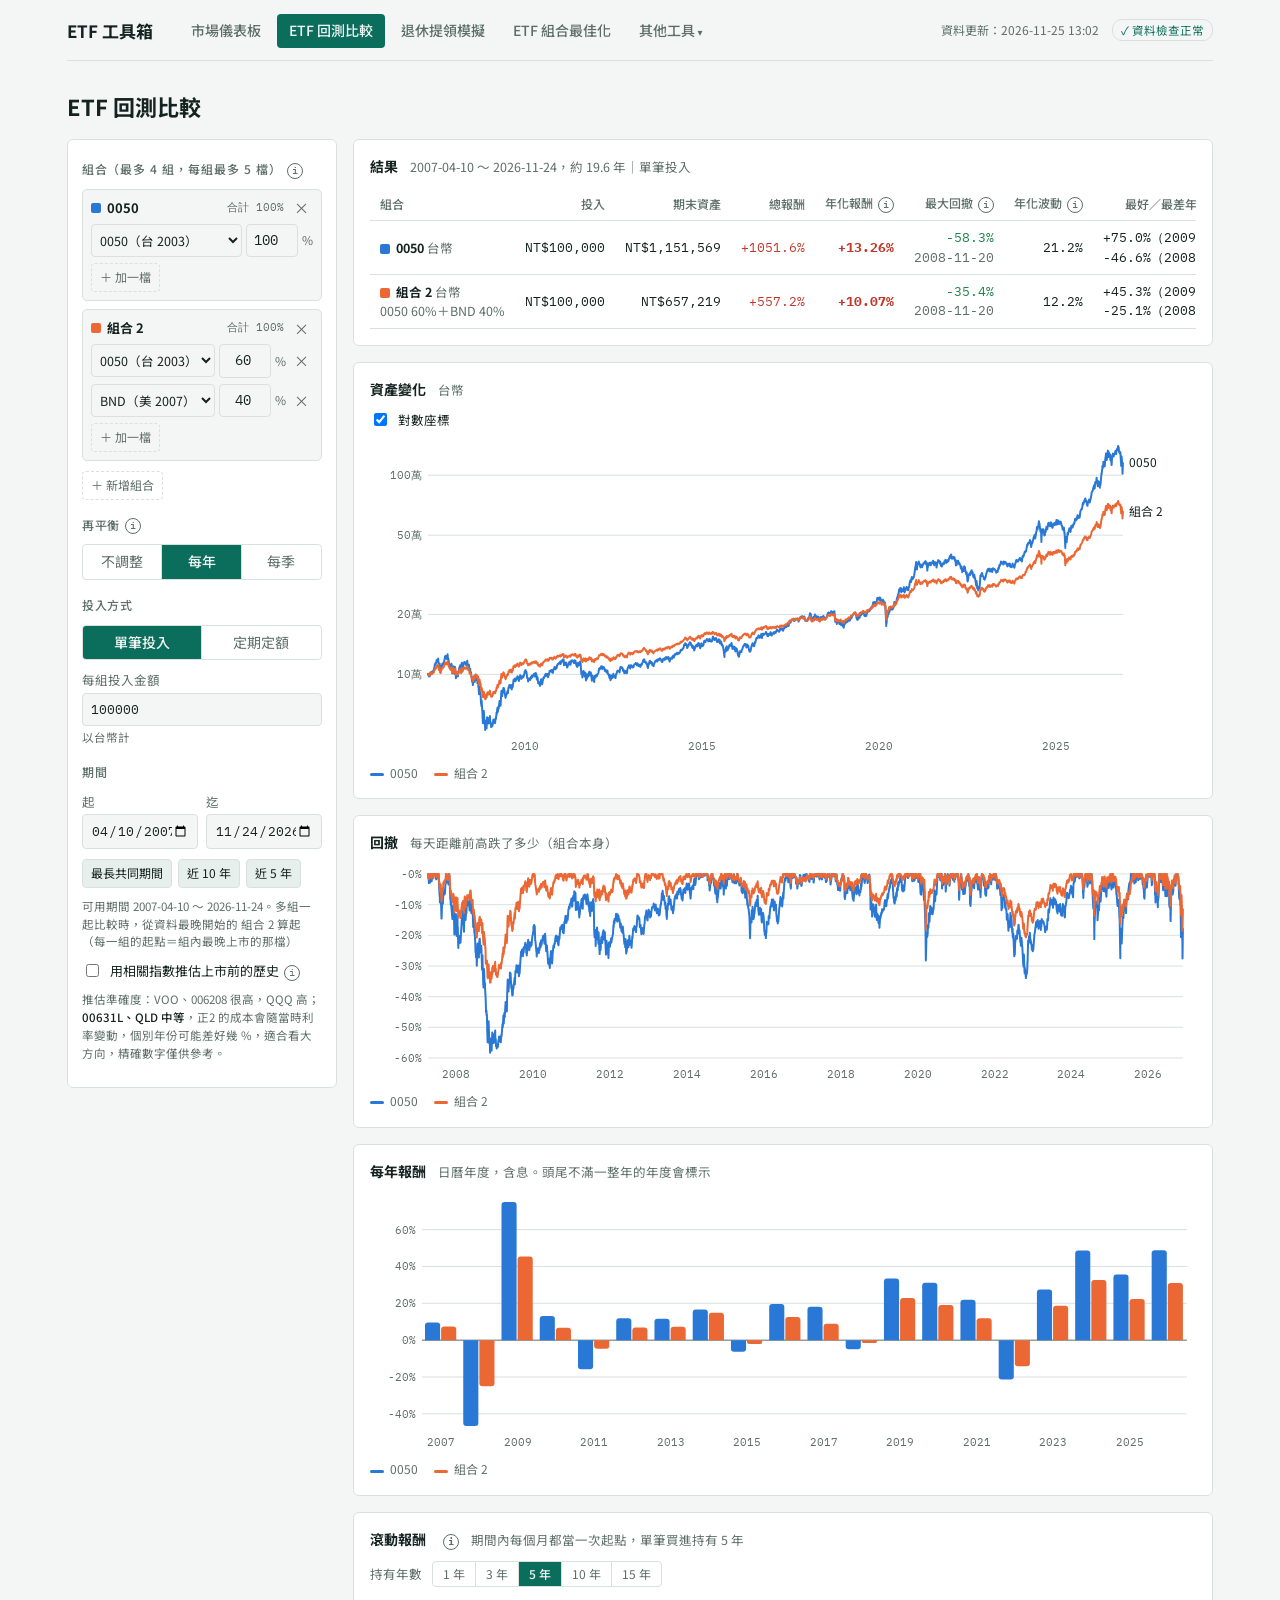
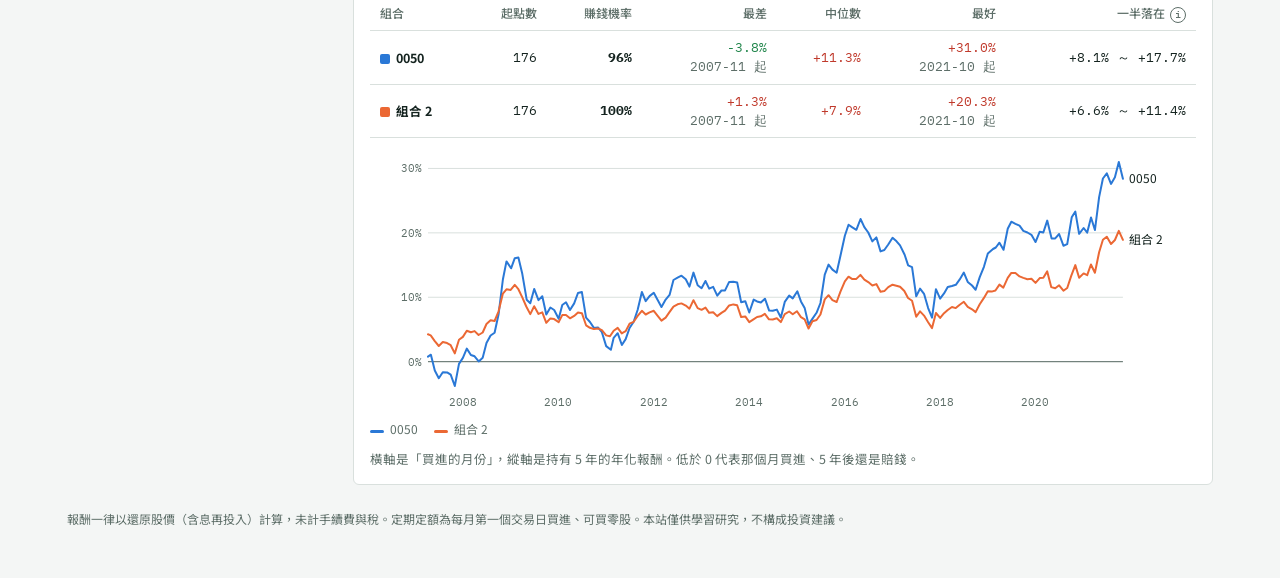
==== commit 5cd370c6: "快速期間按鈕一律把迄日重設為最新一天（6 個頁面） Co-Authored-By: Claude Opus 5.5 <noreply@anthropic.com> Claude-Session: ht" ====
--- a/backtest.html
+++ b/backtest.html
@@ -2,7 +2,7 @@
 <html lang="zh-Hant"><head><meta charset="utf-8"><meta name="viewport" content="width=device-width,initial-scale=1">
 <title>ETF 回測比較｜ETF 工具箱</title>
 <link rel="stylesheet" href="https://fonts.googleapis.com/css2?family=IBM+Plex+Mono:wght@400;500&family=Noto+Sans+TC:wght@400;500;700&display=swap">
-<link rel="stylesheet" href="assets/style.css?v=1124d">
+<link rel="stylesheet" href="assets/style.css?v=1125a">
 </head><body>
 <div class="wrap">
 <header id="top"></header>
@@ -34,9 +34,9 @@
 </div>
 <footer>報酬一律以還原股價（含息再投入）計算，未計手續費與稅。定期定額為每月第一個交易日買進、可買零股。本站僅供學習研究，不構成投資建議。</footer>
 </div>
-<script src="assets/core.js?v=1124d"></script>
-<script src="assets/chart.js?v=1124d"></script>
-<script src="assets/common.js?v=1124d"></script>
+<script src="assets/core.js?v=1125a"></script>
+<script src="assets/chart.js?v=1125a"></script>
+<script src="assets/common.js?v=1125a"></script>
 <script>
 (function(){
   const {fmt, TICKERS, ETF_LIST} = ET;
@@ -149,7 +149,8 @@
   $("end").addEventListener("change", e=>{ st.end = e.target.value || null; run(); });
   document.querySelector(".quick").addEventListener("click", e=>{
     const b = e.target.closest("button"); if(!b) return;
-    st.start = b.dataset.q === "max" ? null : ET.addYears(st.end || lastEnd, -+b.dataset.q);
+    st.end = null;   // 快速期間按鈕：迄日一律回到最新一天
+    st.start = b.dataset.q === "max" ? null : ET.addYears(lastEnd, -+b.dataset.q);
     run();
   });
   let lastEnd = "";
--- a/assets/style.css
+++ b/assets/style.css
@@ -203,3 +203,10 @@
 .mk{stroke:var(--panel);stroke-width:1.5;stroke-linejoin:round}.mk.buy{fill:var(--up)}.mk.sell{fill:var(--down)}
 tr.sigsep td{border-top:2px solid var(--mute)}
 #viewSeg{flex-wrap:wrap}
+/* 我的參數 */
+.myl{display:grid;gap:6px}
+.myp{display:flex;align-items:center;gap:6px;justify-content:space-between;border:1px solid var(--line);border-radius:5px;padding:6px 8px}
+.myp .chk{margin:0;align-items:flex-start}.myp .sub{font-size:11.5px;color:var(--mute)}
+.myb{display:flex;gap:4px;flex-shrink:0}
+.minib{font-size:11.5px;padding:2px 7px}.minib.del{color:var(--up)}
+.mysave{display:flex;gap:6px;grid-column:1/-1}.mysave input{flex:1;min-width:0}
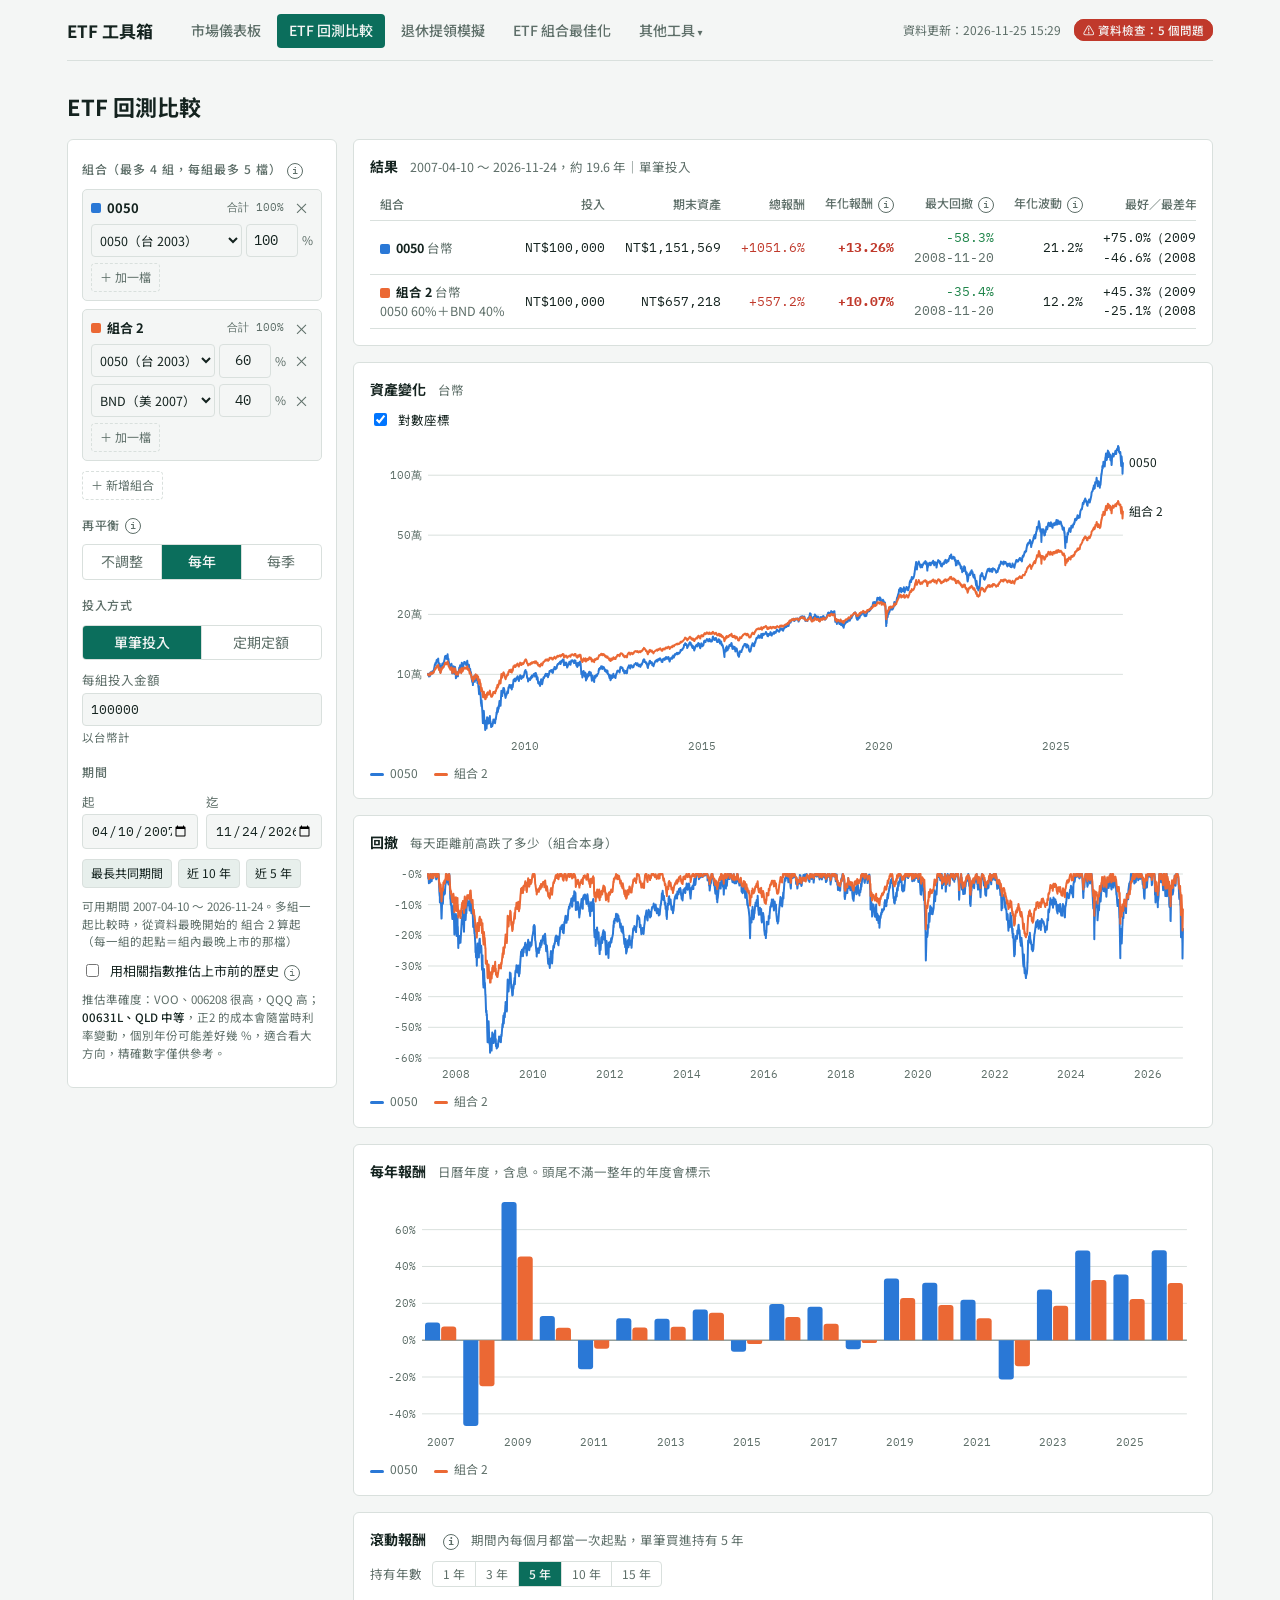
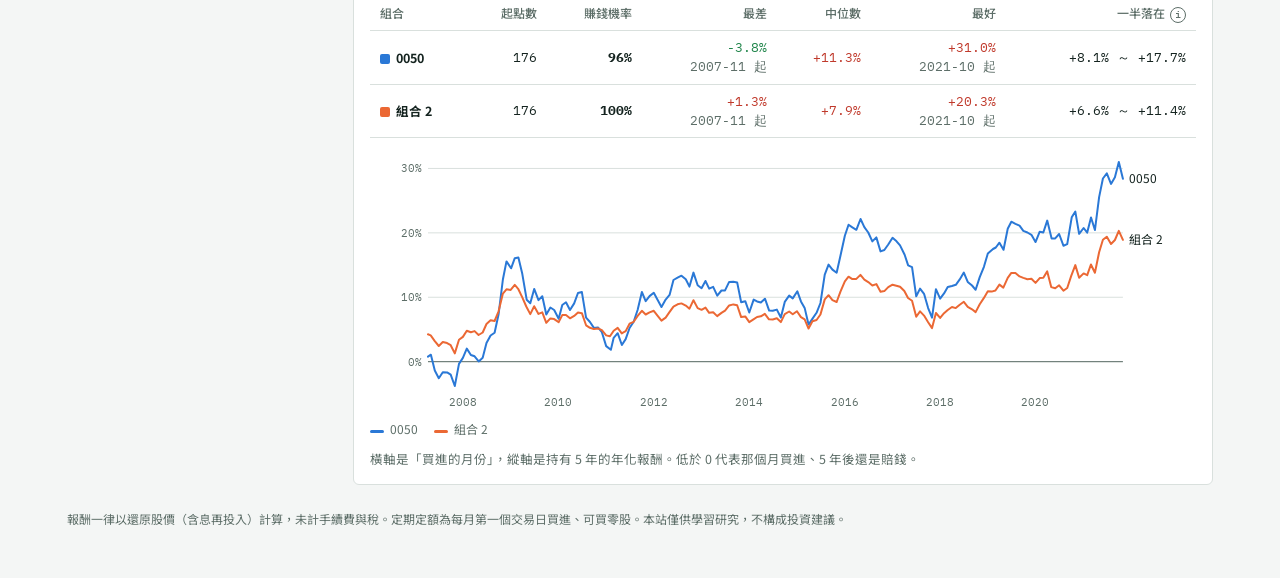
==== commit f397cadf: "新增均線包絡策略（美股）頁：S&P 500／Nasdaq 兩組；選單分台股、美股；IXIC 5 個真實歷史事件列為忽略 Co-Authored-By: Claude Opus 5.5 <noreply" ====
--- a/backtest.html
+++ b/backtest.html
@@ -2,7 +2,7 @@
 <html lang="zh-Hant"><head><meta charset="utf-8"><meta name="viewport" content="width=device-width,initial-scale=1">
 <title>ETF 回測比較｜ETF 工具箱</title>
 <link rel="stylesheet" href="https://fonts.googleapis.com/css2?family=IBM+Plex+Mono:wght@400;500&family=Noto+Sans+TC:wght@400;500;700&display=swap">
-<link rel="stylesheet" href="assets/style.css?v=1125a">
+<link rel="stylesheet" href="assets/style.css?v=1125c">
 </head><body>
 <div class="wrap">
 <header id="top"></header>
@@ -34,9 +34,9 @@
 </div>
 <footer>報酬一律以還原股價（含息再投入）計算，未計手續費與稅。定期定額為每月第一個交易日買進、可買零股。本站僅供學習研究，不構成投資建議。</footer>
 </div>
-<script src="assets/core.js?v=1125a"></script>
-<script src="assets/chart.js?v=1125a"></script>
-<script src="assets/common.js?v=1125a"></script>
+<script src="assets/core.js?v=1125c"></script>
+<script src="assets/chart.js?v=1125c"></script>
+<script src="assets/common.js?v=1125c"></script>
 <script>
 (function(){
   const {fmt, TICKERS, ETF_LIST} = ET;
--- a/assets/style.css
+++ b/assets/style.css
@@ -210,3 +210,5 @@
 .myb{display:flex;gap:4px;flex-shrink:0}
 .minib{font-size:11.5px;padding:2px 7px}.minib.del{color:var(--up)}
 .mysave{display:flex;gap:6px;grid-column:1/-1}.mysave input{flex:1;min-width:0}
+.dd .ddm .ddh{font-size:11px;color:var(--mute);letter-spacing:.08em;padding:6px 10px 2px;border-top:1px solid var(--line);margin-top:2px}.dd .ddm .ddh:first-child{border-top:0;margin-top:0}
+.grpseg{margin:4px 0 6px;max-width:520px}
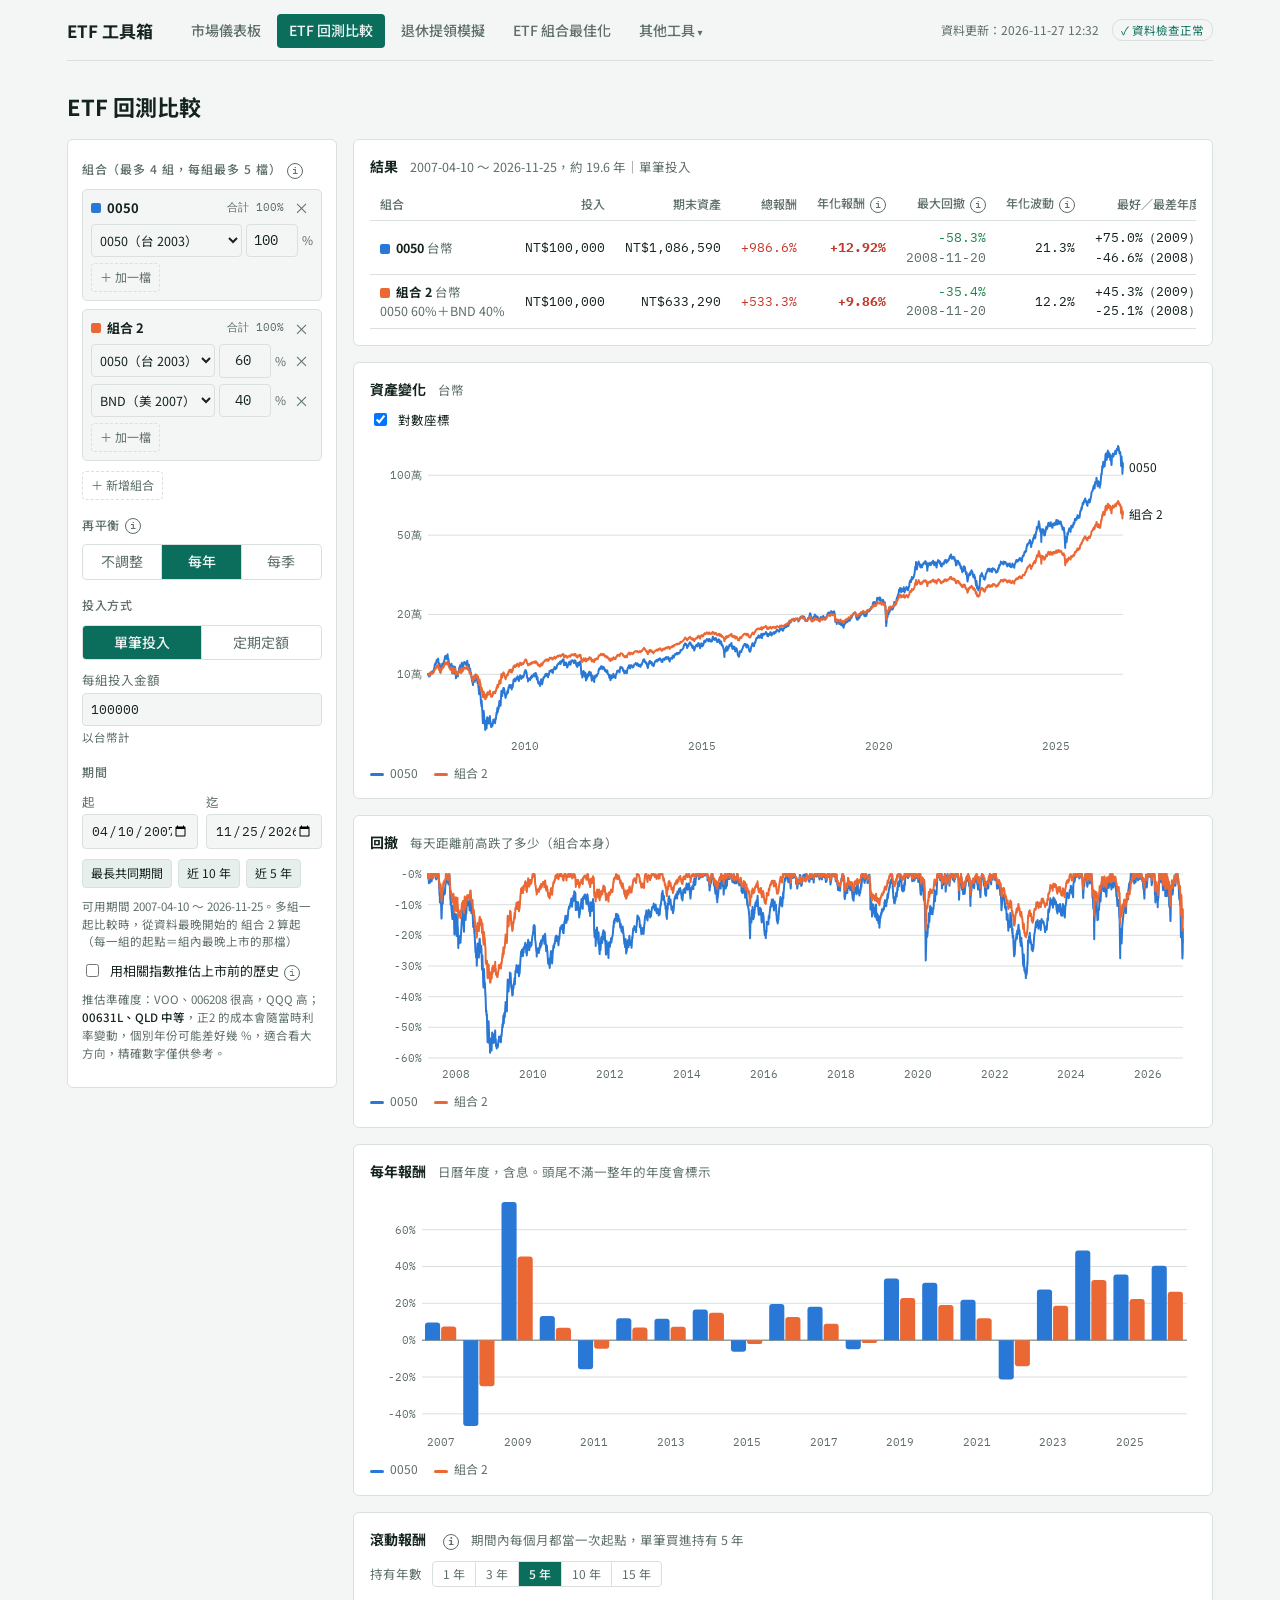
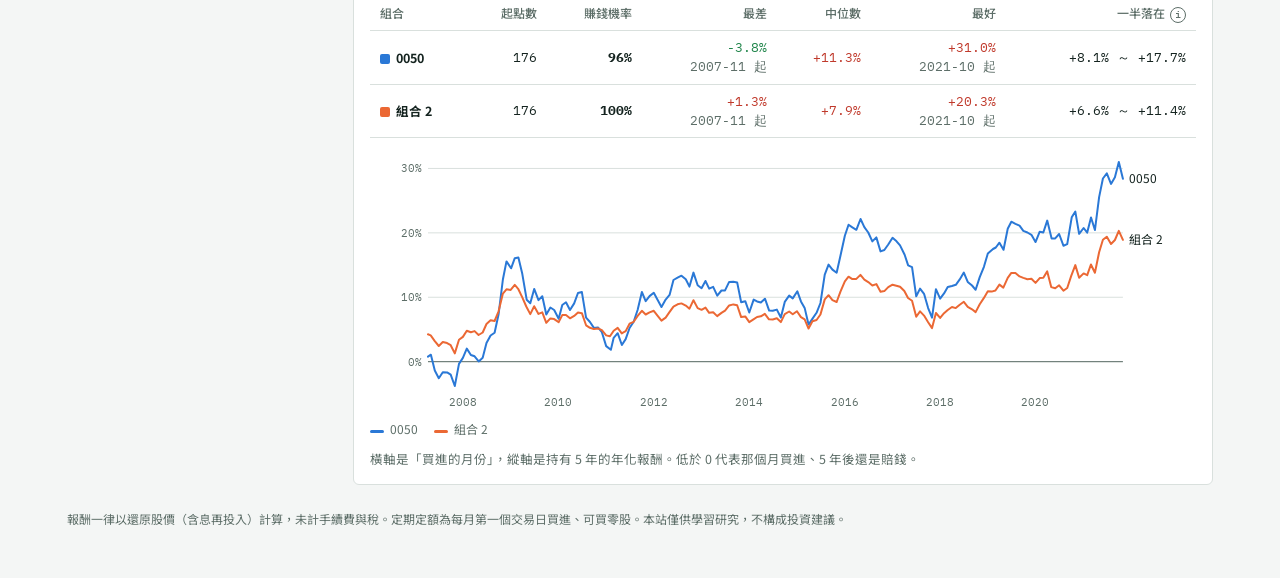
==== commit edf58e20: "預設參數組（我的參數可設為預設，同步 GitHub）；市場儀表板新增「市場技術多空」；策略規則集中到 strategies.js Co-Authored-By: Claude Opus 5.5 <no" ====
--- a/backtest.html
+++ b/backtest.html
@@ -2,7 +2,7 @@
 <html lang="zh-Hant"><head><meta charset="utf-8"><meta name="viewport" content="width=device-width,initial-scale=1">
 <title>ETF 回測比較｜ETF 工具箱</title>
 <link rel="stylesheet" href="https://fonts.googleapis.com/css2?family=IBM+Plex+Mono:wght@400;500&family=Noto+Sans+TC:wght@400;500;700&display=swap">
-<link rel="stylesheet" href="assets/style.css?v=1125c">
+<link rel="stylesheet" href="assets/style.css?v=1127a">
 </head><body>
 <div class="wrap">
 <header id="top"></header>
@@ -34,9 +34,9 @@
 </div>
 <footer>報酬一律以還原股價（含息再投入）計算，未計手續費與稅。定期定額為每月第一個交易日買進、可買零股。本站僅供學習研究，不構成投資建議。</footer>
 </div>
-<script src="assets/core.js?v=1125c"></script>
-<script src="assets/chart.js?v=1125c"></script>
-<script src="assets/common.js?v=1125c"></script>
+<script src="assets/core.js?v=1127a"></script>
+<script src="assets/chart.js?v=1127a"></script>
+<script src="assets/common.js?v=1127a"></script>
 <script>
 (function(){
   const {fmt, TICKERS, ETF_LIST} = ET;
--- a/assets/style.css
+++ b/assets/style.css
@@ -212,3 +212,15 @@
 .mysave{display:flex;gap:6px;grid-column:1/-1}.mysave input{flex:1;min-width:0}
 .dd .ddm .ddh{font-size:11px;color:var(--mute);letter-spacing:.08em;padding:6px 10px 2px;border-top:1px solid var(--line);margin-top:2px}.dd .ddm .ddh:first-child{border-top:0;margin-top:0}
 .grpseg{margin:4px 0 6px;max-width:520px}
+.myp.isdef{border-color:var(--accent)}.defstar{font-size:11px;color:var(--accent);font-weight:700;white-space:nowrap}
+/* 市場技術多空 */
+.sigt{width:100%;border-collapse:collapse;font-size:13.5px}
+.sigt th{font-size:11.5px;color:var(--mute);font-weight:500;padding:0 8px 6px;white-space:nowrap}
+.sigt td{padding:3px 8px;white-space:nowrap;text-align:right}
+.sigt th:first-child,.sigt td:first-child{padding-left:0}.sigt th:last-child,.sigt td:last-child{padding-right:0}
+.sigt th.l,.sigt td.l{text-align:left}
+.sigt tr.gap td{padding-top:12px}
+.sigt td a{color:var(--ink);text-decoration:none;border-bottom:1px dotted var(--mute)}.sigt td a:hover{color:var(--accent)}
+.sigt .mono{font-family:var(--mono,"IBM Plex Mono",monospace);font-size:12.5px}
+.sigt sup{color:var(--accent);margin-left:1px}
+@media (max-width:560px){.sigt .pcol{display:none}.sigt .yr{display:none}.sigt{font-size:13px}.sigt td,.sigt th{padding-left:5px;padding-right:5px}}
